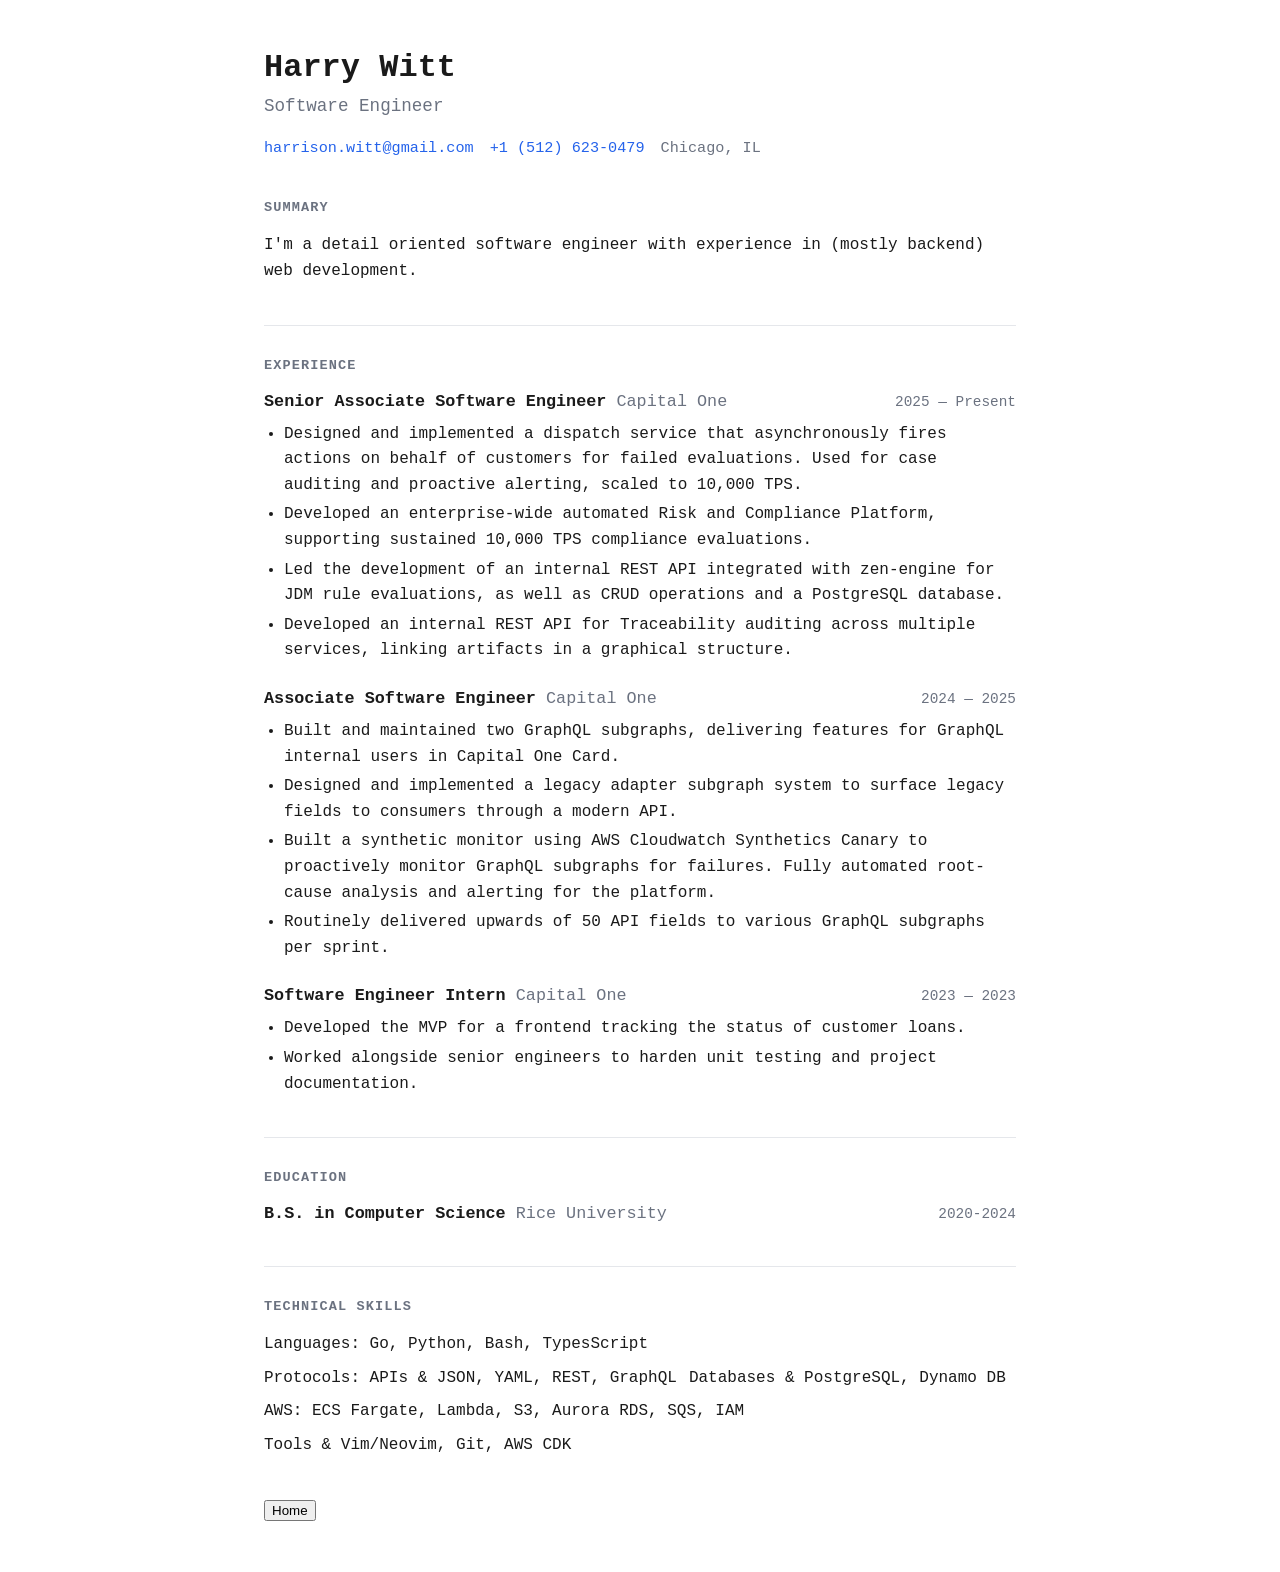
==== pages/resume/resume.html @ 99d43b58 "resume" ====
<!DOCTYPE html>
<html lang="en">
<head>
  <meta charset="UTF-8">
  <meta name="viewport" content="width=device-width, initial-scale=1.0">
  <title>Harry Witt — Resume</title>
  <link rel="stylesheet" href="../../style/style.css">
</head>
<body>
  <header id="resume-header">
    <h1>Harry Witt</h1>
    <p class="title">Software Engineer</p>
    <ul class="contact-list" aria-label="Contact information">
      <li><a href="mailto:harrison.witt@gmail.com">harrison.witt@gmail.com</a></li>
      <li><a href="tel:+15126230479">+1 (512) 623-0479</a></li>
      <li>Chicago, IL</li>
    </ul>
  </header>
  <main>
    <section id="summary" aria-labelledby="summary-heading">
      <h2 id="summary-heading">Summary</h2>
      <p>
      I'm a detail oriented software engineer with experience in (mostly backend) web development.
      </p>
    </section>
    <section id="experience" aria-labelledby="experience-heading">
      <h2 id="experience-heading">Experience</h2>
      <article class="entry">
        <div class="entry-header">
          <h3>Senior Associate Software Engineer <span class="entry-org">Capital One</span></h3>
          <p class="entry-date">2025 — Present</p>
        </div>
        <ul>
          <li> Designed and implemented a dispatch service that asynchronously fires actions on behalf of customers for failed evaluations. Used for case auditing and proactive alerting, scaled to 10,000 TPS.</li>
          <li> Developed an enterprise-wide automated Risk and Compliance Platform, supporting sustained 10,000 TPS compliance evaluations. </li>
          <li> Led the development of an internal REST API integrated with zen-engine for JDM rule evaluations, as well as CRUD operations and a PostgreSQL database. </li>
          <li> Developed an internal REST API for Traceability auditing across multiple services, linking artifacts in a graphical structure. </li>
        </ul>
      </article>
      <article class="entry">
        <div class="entry-header">
          <h3>Associate Software Engineer <span class="entry-org">Capital One</span></h3>
          <p class="entry-date">2024 — 2025</p>
        </div>
        <ul>
          <li> Built and maintained two GraphQL subgraphs, delivering features for GraphQL internal users in Capital One Card.</li>
          <li> Designed and implemented a legacy adapter subgraph system to surface legacy fields to consumers through a modern API. </li>
          <li> Built a synthetic monitor using AWS Cloudwatch Synthetics Canary to proactively monitor GraphQL subgraphs for failures. Fully automated root-cause analysis and alerting for the platform. </li>
          <li> Routinely delivered upwards of 50 API fields to various GraphQL subgraphs per sprint. </li>
        </ul>
      </article>
      <article class="entry">
        <div class="entry-header">
          <h3>Software Engineer Intern <span class="entry-org">Capital One</span></h3>
          <p class="entry-date">2023 — 2023</p>
        </div>
        <ul>
          <li>Developed the MVP for a frontend tracking the status of customer loans.</li>
          <li>Worked alongside senior engineers to harden unit testing and project documentation.</li>
        </ul>
      </article>
    </section>
    <section id="education" aria-labelledby="education-heading">
      <h2 id="education-heading">Education</h2>
      <article class="entry">
        <div class="entry-header">
          <h3>B.S. in Computer Science <span class="entry-org">Rice University</span></h3>
          <p class="entry-date">2020-2024</p>
        </div>
      </article>
    </section>
    <section id="skills" aria-labelledby="skills-heading">
      <h2 id="skills-heading">Technical Skills</h2>
      <ul class="skills-list">
        <li>Languages: Go, Python, Bash, TypesScript</li>
        <li>Protocols: APIs & JSON, YAML, REST, GraphQL</li>
        <li>Databases & PostgreSQL, Dynamo DB</li>
        <li>AWS: ECS Fargate, Lambda, S3, Aurora RDS, SQS, IAM</li>
        <li>Tools & Vim/Neovim, Git, AWS CDK</li>
      </ul>
    </section>
  </main>
  <button onclick="window.location.href='../../index.html'">Home</button>
</body>
</html>
---- style/style.css ----
:root {
  --color-bg: #ffffff;
  --color-text: #1a1a1a;
  --color-primary: #2563eb;   /* accent color */
  --color-muted: #6b7280;     /* dates, secondary text */
  --color-border: #e5e7eb;    /* subtle dividers */
  --font-mono: "Courier New", monospace;

  --spacing-unit: 8px;
  --line-height-base: 1.6;
  --page-max-width: 800px;
}

/* ==========================================================
   BASE
   ========================================================== */
* {
  box-sizing: border-box;
}

body {
  margin: 0;
  padding: calc(var(--spacing-unit) * 6) calc(var(--spacing-unit) * 3);
  background: var(--color-bg);
  color: var(--color-text);
  font-family: var(--font-mono);
  line-height: var(--line-height-base);
  max-width: var(--page-max-width);
  margin-inline: auto;
}

h1, h2, h3 {
  font-family: var(--font-mono);
  font-weight: 700;
  line-height: 1.25;
  margin: 0;
}

p {
  margin: calc(var(--spacing-unit) * 1) 0;
}

a {
  color: var(--color-primary);
  text-decoration: none;
}

a:hover,
a:focus {
  text-decoration: underline;
}

ul {
  margin: calc(var(--spacing-unit) * 1) 0;
  padding-left: calc(var(--spacing-unit) * 2.5);
}

li {
  margin-bottom: calc(var(--spacing-unit) * 0.5);
}

/* ==========================================================
   HEADER
   ========================================================== */
#resume-header {
  margin-bottom: calc(var(--spacing-unit) * 5);
}

#resume-header h1 {
  font-size: 2rem;
}

#resume-header .title {
  margin-top: calc(var(--spacing-unit) * 0.5);
  color: var(--color-muted);
  font-size: 1.1rem;
}

.contact-list {
  list-style: none;
  display: flex;
  flex-wrap: wrap;
  gap: calc(var(--spacing-unit) * 1) calc(var(--spacing-unit) * 2);
  padding: 0;
  margin-top: calc(var(--spacing-unit) * 2);
  font-size: 0.95rem;
  color: var(--color-muted);
}

.contact-list li {
  margin: 0;
}

/* ==========================================================
   SECTIONS
   ========================================================== */
main section {
  margin-bottom: calc(var(--spacing-unit) * 5);
  padding-top: calc(var(--spacing-unit) * 4);
  border-top: 1px solid var(--color-border);
}

main section:first-of-type {
  border-top: none;
  padding-top: 0;
}

section h2 {
  font-size: 0.85rem;
  letter-spacing: 0.08em;
  text-transform: uppercase;
  color: var(--color-muted);
  margin-bottom: calc(var(--spacing-unit) * 2);
}

/* ==========================================================
   EXPERIENCE / EDUCATION ENTRIES
   ========================================================== */
.entry + .entry {
  margin-top: calc(var(--spacing-unit) * 3);
}

.entry-header {
  display: flex;
  justify-content: space-between;
  align-items: baseline;
  flex-wrap: wrap;
  gap: calc(var(--spacing-unit) * 0.5) calc(var(--spacing-unit) * 2);
}

.entry-header h3 {
  font-size: 1.05rem;
  font-weight: 600;
}

.entry-org {
  font-weight: 400;
  color: var(--color-muted);
}

.entry-date {
  margin: 0;
  color: var(--color-muted);
  font-size: 0.9rem;
  white-space: nowrap;
}

.entry ul {
  margin-top: calc(var(--spacing-unit) * 1);
}

/* ==========================================================
   SKILLS
   ========================================================== */
.skills-list {
  list-style: none;
  display: flex;
  flex-wrap: wrap;
  gap: calc(var(--spacing-unit) * 1) calc(var(--spacing-unit) * 1.5);
  padding: 0;
}

.skills-list li {
  margin: 0;
}

.skills-list li::before {
  content: "";
}

/* ==========================================================
   FOOTER
   ========================================================== */
footer {
  color: var(--color-muted);
  font-size: 0.85rem;
}

/* ==========================================================
   RESPONSIVE — single column fallback under ~600px
   ========================================================== */
@media (max-width: 600px) {
  body {
    padding: calc(var(--spacing-unit) * 4) calc(var(--spacing-unit) * 2.5);
  }

  #resume-header h1 {
    font-size: 1.6rem;
  }

  .entry-header {
    flex-direction: column;
    gap: calc(var(--spacing-unit) * 0.25);
  }
}

/* ==========================================================
   PRINT
   ========================================================== */
@media print {
  body {
    padding: 0;
    max-width: 100%;
    color: #000;
  }

  a {
    color: #000;
    text-decoration: none;
  }

  main section {
    break-inside: avoid;
  }

  .entry {
    break-inside: avoid;
  }
}
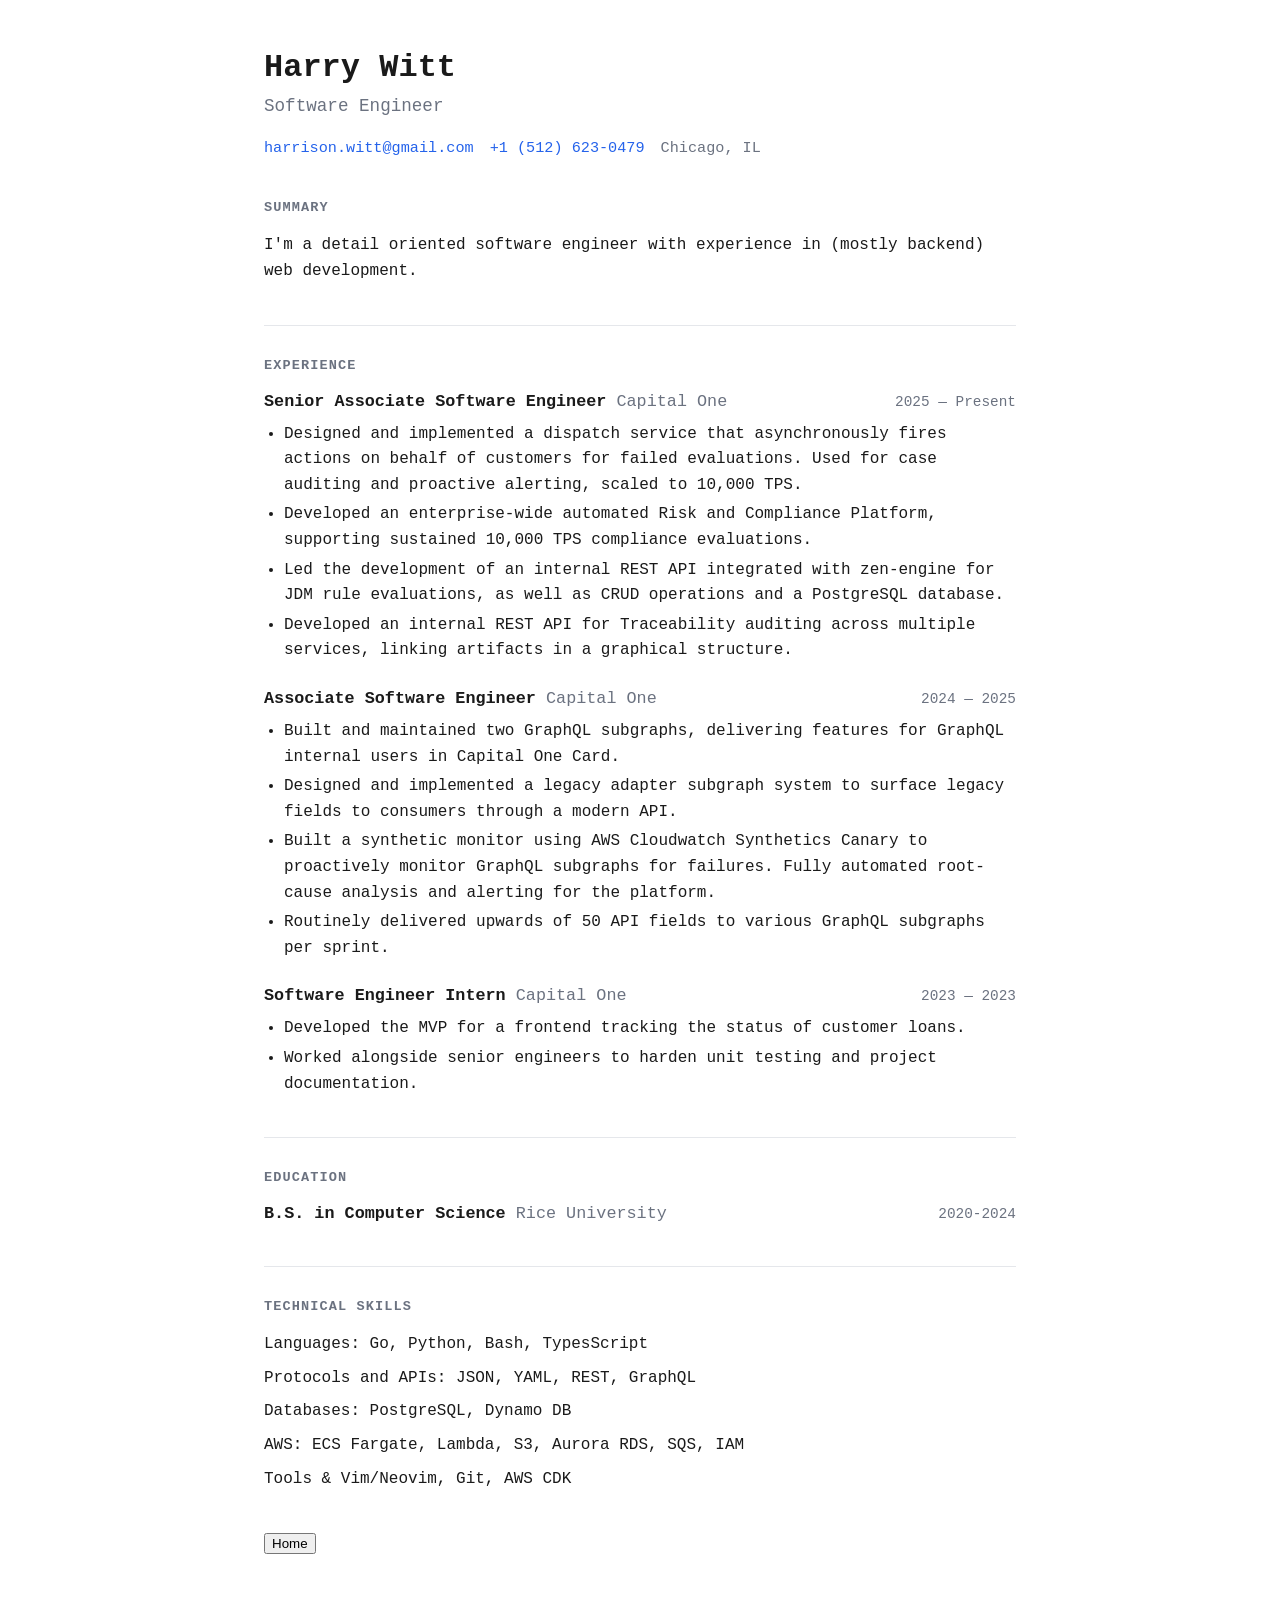
==== commit be157919: "fix css styling for lists" ====
--- a/pages/resume/resume.html
+++ b/pages/resume/resume.html
@@ -73,8 +73,8 @@
       <h2 id="skills-heading">Technical Skills</h2>
       <ul class="skills-list">
         <li>Languages: Go, Python, Bash, TypesScript</li>
-        <li>Protocols: APIs & JSON, YAML, REST, GraphQL</li>
-        <li>Databases & PostgreSQL, Dynamo DB</li>
+        <li>Protocols and APIs:  JSON, YAML, REST, GraphQL</li>
+        <li>Databases: PostgreSQL, Dynamo DB</li>
         <li>AWS: ECS Fargate, Lambda, S3, Aurora RDS, SQS, IAM</li>
         <li>Tools & Vim/Neovim, Git, AWS CDK</li>
       </ul>
--- a/style/style.css
+++ b/style/style.css
@@ -53,10 +53,12 @@
 ul {
   margin: calc(var(--spacing-unit) * 1) 0;
   padding-left: calc(var(--spacing-unit) * 2.5);
+  display: block;
 }
 
 li {
   margin-bottom: calc(var(--spacing-unit) * 0.5);
+  display: list-item;
 }
 
 /* ==========================================================
@@ -152,13 +154,20 @@
 /* ==========================================================
    SKILLS
    ========================================================== */
-.skills-list {
-  list-style: none;
-  display: flex;
-  flex-wrap: wrap;
-  gap: calc(var(--spacing-unit) * 1) calc(var(--spacing-unit) * 1.5);
+.skills-list {  
+  list-style: none;  
+  display: grid;  
+  grid-template-columns: 1fr;  
+  gap: var(--spacing-unit);  
   padding: 0;
 }
+/* .skills-list { */
+/*   list-style: none; */
+/*   display: flex; */
+/*   flex-wrap: wrap; */
+/*   gap: calc(var(--spacing-unit) * 1) calc(var(--spacing-unit) * 1.5); */
+/*   padding: 0; */
+/* } */
 
 .skills-list li {
   margin: 0;
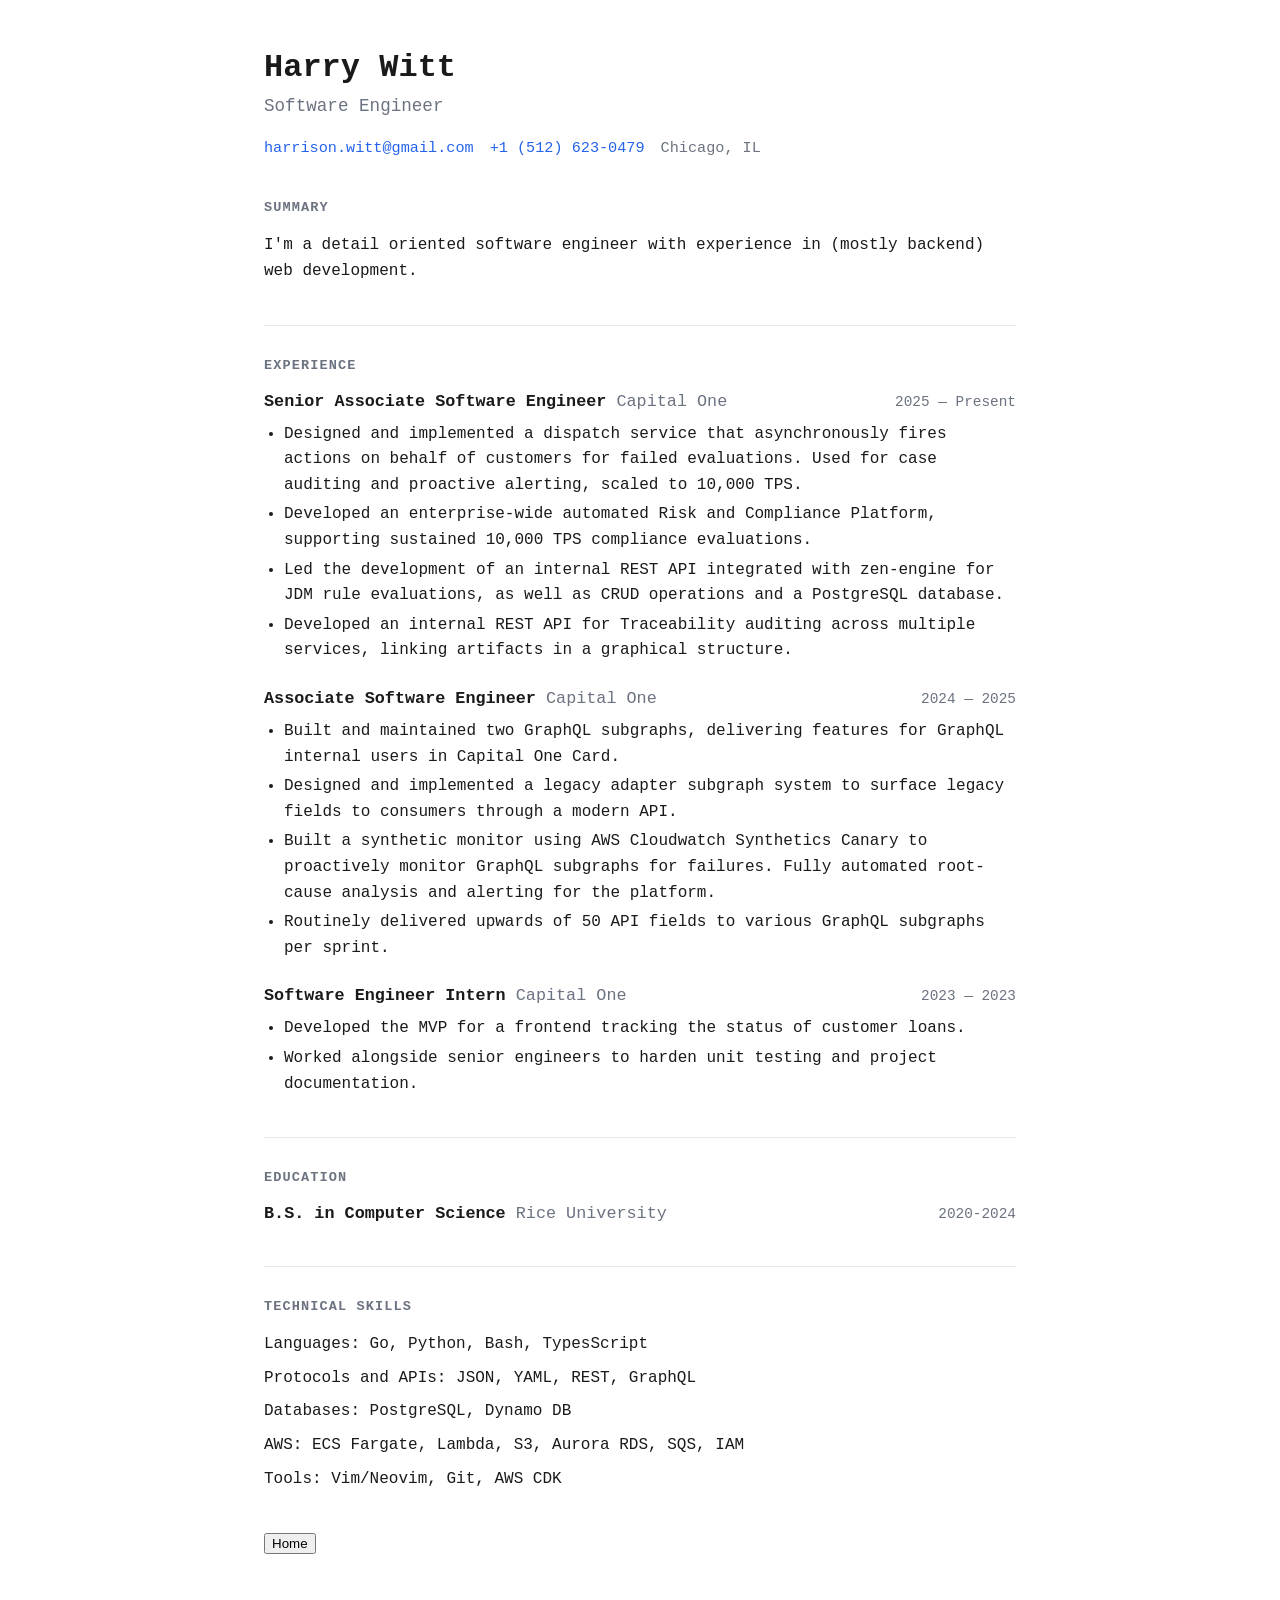
==== commit c596a36f: "fix tools list elem" ====
--- a/pages/resume/resume.html
+++ b/pages/resume/resume.html
@@ -76,7 +76,7 @@
         <li>Protocols and APIs:  JSON, YAML, REST, GraphQL</li>
         <li>Databases: PostgreSQL, Dynamo DB</li>
         <li>AWS: ECS Fargate, Lambda, S3, Aurora RDS, SQS, IAM</li>
-        <li>Tools & Vim/Neovim, Git, AWS CDK</li>
+        <li>Tools: Vim/Neovim, Git, AWS CDK</li>
       </ul>
     </section>
   </main>
